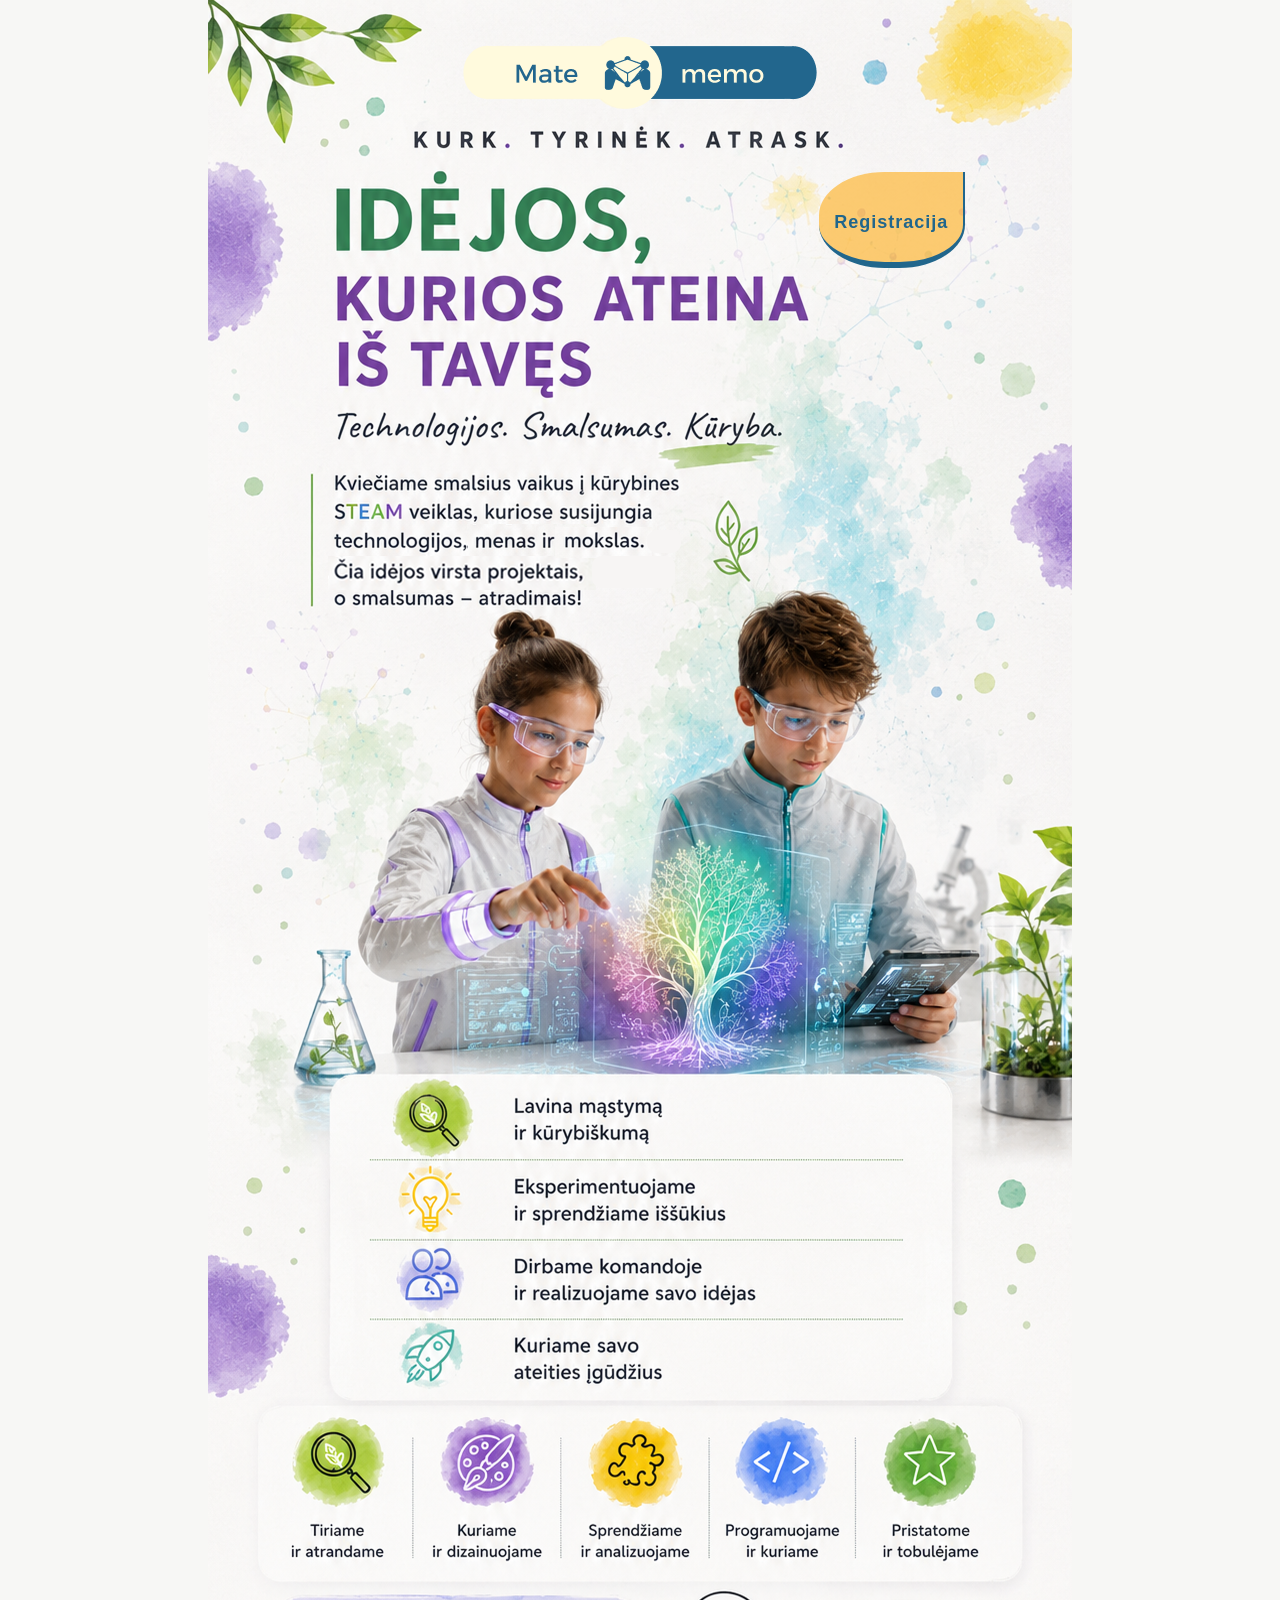
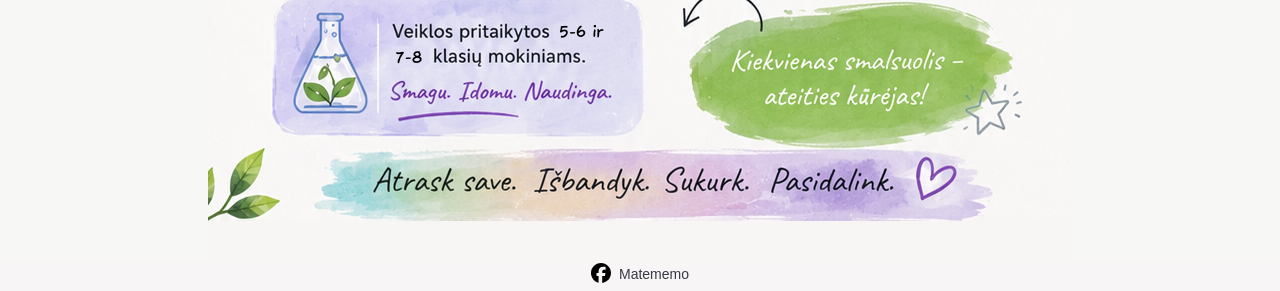
==== index.html @ f95fb8cc "init" ====
<!doctype html>
<html
  lang="en"
  data-ws-project="05970db6-4d90-49e1-b683-463512431e3f"
  data-ws-last-published="2026-05-11T20:37:38.236Z"
>
  <head>
    <link
      rel="stylesheet"
      type="text/css"
      href="/assets/static/app_generated_index-6937cd5a.DZXZnSqi.css"
    />
    <meta charset="UTF-8" />
    <meta name="viewport" content="width=device-width,initial-scale=1" />
    <link rel="icon" href="/assets/favicon-512_QmLTHyUiosXPIubehChgP.png" />
    <meta property="og:url" content="https://url/" />
    <meta property="og:title" content="Home" />
    <meta property="og:type" content="website" />
    <meta property="og:site_name" content="Matememo" />
    <title>Home</title>
    <script type="application/ld+json">
      {
        "@context": "https://schema.org",
        "@type": "WebSite",
        "name": "Matememo"
      }
    </script>
  </head>
  <body class="w-element w-element-76">
    <a href="/menu" class="w-element w-a">Registracija<br /></a>
    <div class="w-element w-element-7">
      <img
        alt=""
        width="864"
        height="1860"
        src="/assets/hero-mobile-864-1860_iKYpv-2N0uJVNUIzOVFwM.png"
        class="w-image w-image-1"
        sizes="100vw"
        srcset="
          /assets/hero-mobile-864-1860_iKYpv-2N0uJVNUIzOVFwM.png   16w,
          /assets/hero-mobile-864-1860_iKYpv-2N0uJVNUIzOVFwM.png   32w,
          /assets/hero-mobile-864-1860_iKYpv-2N0uJVNUIzOVFwM.png   48w,
          /assets/hero-mobile-864-1860_iKYpv-2N0uJVNUIzOVFwM.png   64w,
          /assets/hero-mobile-864-1860_iKYpv-2N0uJVNUIzOVFwM.png   96w,
          /assets/hero-mobile-864-1860_iKYpv-2N0uJVNUIzOVFwM.png  128w,
          /assets/hero-mobile-864-1860_iKYpv-2N0uJVNUIzOVFwM.png  256w,
          /assets/hero-mobile-864-1860_iKYpv-2N0uJVNUIzOVFwM.png  384w,
          /assets/hero-mobile-864-1860_iKYpv-2N0uJVNUIzOVFwM.png  640w,
          /assets/hero-mobile-864-1860_iKYpv-2N0uJVNUIzOVFwM.png  750w,
          /assets/hero-mobile-864-1860_iKYpv-2N0uJVNUIzOVFwM.png  828w,
          /assets/hero-mobile-864-1860_iKYpv-2N0uJVNUIzOVFwM.png 1080w,
          /assets/hero-mobile-864-1860_iKYpv-2N0uJVNUIzOVFwM.png 1200w,
          /assets/hero-mobile-864-1860_iKYpv-2N0uJVNUIzOVFwM.png 1920w
        "
        decoding="async"
        loading="lazy"
      />
    </div>
    <div class="w-element w-element-75">
      <a
        href="https://www.facebook.com/profile.php?id=61589250568674"
        target="_blank"
        class="w-element w-element-74"
        ><img
          alt=""
          width="24"
          height="24"
          src="/assets/fb-icon__BVZtiXc45_aFnfK8zkJe.svg"
          class="w-image w-image-2"
          sizes="100vw"
          srcset="
            /assets/fb-icon__BVZtiXc45_aFnfK8zkJe.svg 16w,
            /assets/fb-icon__BVZtiXc45_aFnfK8zkJe.svg 32w,
            /assets/fb-icon__BVZtiXc45_aFnfK8zkJe.svg 48w
          "
          decoding="async"
          loading="lazy"
        />
        <p class="w-element w-element-81">Matememo</p></a
      >
    </div>
    <script id="vike_pageContext" type="application/json">
      {
        "_urlRewrite": null,
        "pageId": "/pages/index",
        "routeParams": {},
        "data": {
          "url": "https://url/",
          "system": {
            "params": {},
            "search": {},
            "origin": "https://url",
            "pathname": "/"
          },
          "resources": {},
          "pageMeta": {
            "title": "Home",
            "description": "!undefined",
            "excludePageFromSearch": "!undefined",
            "language": "!undefined",
            "socialImageAssetName": "!undefined",
            "socialImageUrl": "!undefined",
            "status": "!undefined",
            "redirect": "!undefined",
            "custom": []
          }
        }
      }
    </script>
    <script id="vike_globalContext" type="application/json">
      {}
    </script>
    <script
      src="/assets/entries/entry-server-routing.DWjZf7H_.js"
      type="module"
      async
    ></script>
    <link
      rel="modulepreload"
      href="/assets/entries/pages_index.Car_KHwH.js"
      as="script"
      type="text/javascript"
    /><link
      rel="modulepreload"
      href="/assets/chunks/chunk-BR75Kv1E.js"
      as="script"
      type="text/javascript"
    />
  </body>
</html>
---- assets/static/app_generated_index-6937cd5a.DZXZnSqi.css ----
@layer presets{:root{display:grid;min-height:100%;grid-template-rows:auto;grid-template-columns:1fr;font-family:Arial,Roboto,sans-serif;font-size:16px;line-height:1.2;white-space:pre-wrap;white-space-collapse:preserve}a.w-element{box-sizing:border-box}body.w-element{box-sizing:border-box;-webkit-font-smoothing:antialiased;-moz-osx-font-smoothing:grayscale;margin:0}div.w-element,p.w-element{box-sizing:border-box}img.w-image{box-sizing:border-box;max-width:100%;display:block;height:auto}div.w-html-embed{display:contents;white-space:normal;white-space-collapse:collapse}}@media all{.w-element-1{display:flex;justify-content:center;align-items:center;background-color:#fff}.w-element-2{position:relative;text-align:center;font-weight:900;font-size:8rem;line-height:1;letter-spacing:-.05em}.w-element-3{position:absolute;top:0;right:-.125rem;bottom:0;left:.125rem;opacity:.3}.w-element-4{position:absolute;top:0;right:.125rem;bottom:0;left:-.125rem;opacity:.3}.w-element-5{position:absolute;top:50%;left:0;width:100%;background-color:#fff;height:.375rem}.w-element-6{margin-top:1.5rem;font-weight:700;font-size:1.5rem;line-height:2rem;letter-spacing:.05em}.w-built-with-webstudio{display:inline-flex;row-gap:6px;column-gap:6px;align-items:center;justify-content:center;position:fixed;z-index:1000;padding:6px 10px;right:16px;bottom:16px;color:#fbfcfd;font-family:system-ui,sans-serif;font-size:12px;font-weight:500;line-height:1;border-radius:9px;text-decoration-line:none;-webkit-background-clip:padding-box,border-box;background-clip:padding-box,border-box;background-origin:padding-box,border-box;background-image:linear-gradient(135deg,#4a4efa,#bd2fdb 66%,#ec59ce),linear-gradient(135deg,#92fddc,#7d7ffb 31.94%,#ed72fe 64.24%,#fdd791);border:1px solid transparent;white-space:nowrap}.w-logo{display:block;width:16px;height:16px;flex-shrink:0}.w-element-7{text-align:start;object-position:50% 50%;display:flex;align-items:center;justify-content:center}.w-image-1{text-align:start;z-index:0}.w-a{display:block;position:absolute;margin-top:172px;background-color:#ffad1a99;grid-template-columns:1fr 1fr;grid-template-rows:auto auto;grid-auto-columns:1fr;column-gap:16px;row-gap:16px;margin-left:64%;z-index:10;width:146px;height:96px;padding-top:40px;padding-left:0;color:#21668c;text-align:center;border-radius:45% 0% 45% 45%;text-decoration-line:none;letter-spacing:1px;font-weight:600;font-size:18px;border-top:0px solid rgb(33 102 140 / 1);border-right:2px solid rgb(33 102 140 / 1);border-bottom:6px solid rgb(33 102 140 / 1);border-left:0px solid rgb(33 102 140 / 1)}.w-div{display:block;padding:0 16px 16px;width:100%;background-color:#f0f5fa}.w-element-8{background-color:#0000;justify-self:center}.w-element-9{margin-right:20px;display:flex;column-gap:10px;row-gap:0px;width:100%;padding-top:10px;padding-left:16px;color:#f0f5fa;background-color:#f0f5fa;flex-wrap:wrap}.w-element-10,.w-element-11,.w-element-12{display:inline-block;width:auto;height:auto;border-top-width:medium;border-right-width:medium;border-top-style:none;border-right-style:none;border-left-style:none;border-bottom-style:none;color:#f7f5f5;background-color:#22668d;text-align:center;text-transform:capitalize;text-decoration-line:none;letter-spacing:1px;border-radius:39px;font-size:14px;padding:8px 16px}.w-element-13{background-color:#f0f5fa;padding-top:8px;padding-bottom:8px;padding-left:16px;width:100%;display:flex}.w-element-14{background-color:#f0f5fa;display:block;flex-wrap:nowrap}.w-element-15{text-align:start;display:block;flex-wrap:wrap;width:100%}.w-element-16{display:inline-block;width:auto;height:auto;border-top-width:medium;border-right-width:medium;border-top-style:none;border-right-style:none;border-left-style:none;border-bottom-style:none;color:#f7f5f5;background-color:#22668d;text-align:center;text-transform:capitalize;text-decoration-line:none;letter-spacing:1px;border-radius:39px;font-size:14px;padding:8px 16px;font-family:Arial,Roboto,sans-serif}.w-element-17{background-color:#f0f5fa;padding-top:10px;padding-left:10px;padding-bottom:10px;display:flex;column-gap:10px;row-gap:10px}.w-element-18{background-color:#0000;justify-self:center}.w-element-19{text-align:start;display:block;flex-wrap:wrap;width:100%}.w-element-20{margin-right:20px;display:flex;column-gap:10px;row-gap:0px;width:100%;padding-top:10px;padding-left:16px;color:#f0f5fa;background-color:#f0f5fa;flex-wrap:wrap}.w-element-21,.w-element-22,.w-element-23{display:inline-block;width:auto;height:auto;border-top-width:medium;border-right-width:medium;border-top-style:none;border-right-style:none;border-left-style:none;border-bottom-style:none;color:#f7f5f5;background-color:#22668d;text-align:center;text-transform:capitalize;text-decoration-line:none;letter-spacing:1px;border-radius:39px;font-size:14px;padding:8px 16px}.w-element-24{background-color:#f0f5fa;padding-top:8px;padding-bottom:8px;padding-left:16px;width:100%;display:flex}.w-element-25{background-color:#f0f5fa;display:block;flex-wrap:nowrap}.w-element-26{background-color:#0000;justify-self:center}.w-element-27{text-align:start;display:block;flex-wrap:wrap;width:100%}.w-element-28{margin-right:20px;display:flex;column-gap:10px;row-gap:0px;width:100%;padding-top:10px;padding-left:16px;color:#f0f5fa;background-color:#f0f5fa;flex-wrap:wrap}.w-element-29,.w-element-30,.w-element-31{display:inline-block;width:auto;height:auto;border-top-width:medium;border-right-width:medium;border-top-style:none;border-right-style:none;border-left-style:none;border-bottom-style:none;color:#f7f5f5;background-color:#22668d;text-align:center;text-transform:capitalize;text-decoration-line:none;letter-spacing:1px;border-radius:39px;font-size:14px;padding:8px 16px}.w-element-32{background-color:#f0f5fa;padding-top:8px;padding-bottom:8px;padding-left:16px;width:100%;display:flex}.w-element-33{background-color:#f0f5fa;display:block;flex-wrap:nowrap}.w-element-34{background-color:#0000;justify-self:center}.w-element-35{text-align:start;display:block;flex-wrap:wrap;width:100%}.w-element-36{margin-right:20px;display:flex;column-gap:10px;row-gap:0px;width:100%;padding-top:10px;padding-left:16px;color:#f0f5fa;background-color:#f0f5fa;flex-wrap:wrap}.w-element-37,.w-element-38,.w-element-39{display:inline-block;width:auto;height:auto;border-top-width:medium;border-right-width:medium;border-top-style:none;border-right-style:none;border-left-style:none;border-bottom-style:none;color:#f7f5f5;background-color:#22668d;text-align:center;text-transform:capitalize;text-decoration-line:none;letter-spacing:1px;border-radius:39px;font-size:14px;padding:8px 16px}.w-element-40{background-color:#f0f5fa;padding-top:8px;padding-bottom:8px;padding-left:16px;width:100%;display:flex}.w-element-41{background-color:#f0f5fa;display:block;flex-wrap:nowrap}.w-element-42{background-color:#0000;justify-self:center}.w-element-43{text-align:start;display:block;flex-wrap:wrap;width:100%}.w-element-44{margin-right:20px;display:flex;column-gap:10px;row-gap:0px;width:100%;padding-top:10px;padding-left:16px;color:#f0f5fa;background-color:#f0f5fa;flex-wrap:wrap}.w-element-45,.w-element-46,.w-element-47{display:inline-block;width:auto;height:auto;border-top-width:medium;border-right-width:medium;border-top-style:none;border-right-style:none;border-left-style:none;border-bottom-style:none;color:#f7f5f5;background-color:#22668d;text-align:center;text-transform:capitalize;text-decoration-line:none;letter-spacing:1px;border-radius:39px;font-size:14px;padding:8px 16px}.w-element-48{background-color:#f0f5fa;padding-top:8px;padding-bottom:8px;padding-left:16px;width:100%;display:flex}.w-element-49{background-color:#f0f5fa;display:block;flex-wrap:nowrap}.w-element-50{background-color:#0000;justify-self:center}.w-element-51{text-align:start;display:block;flex-wrap:wrap;width:100%}.w-element-52{margin-right:20px;display:flex;column-gap:10px;row-gap:0px;width:100%;padding-top:10px;padding-left:16px;color:#f0f5fa;background-color:#f0f5fa;flex-wrap:wrap}.w-element-53,.w-element-54,.w-element-55{display:inline-block;width:auto;height:auto;border-top-width:medium;border-right-width:medium;border-top-style:none;border-right-style:none;border-left-style:none;border-bottom-style:none;color:#f7f5f5;background-color:#22668d;text-align:center;text-transform:capitalize;text-decoration-line:none;letter-spacing:1px;border-radius:39px;font-size:14px;padding:8px 16px}.w-element-56{background-color:#f0f5fa;padding-top:8px;padding-bottom:8px;padding-left:16px;width:100%;display:flex}.w-element-57{background-color:#f0f5fa;display:block;flex-wrap:nowrap}.w-element-58{background-color:#0000;justify-self:center}.w-element-59{text-align:start;display:block;flex-wrap:wrap;width:100%}.w-element-60{margin-right:20px;display:flex;column-gap:10px;row-gap:0px;width:100%;padding-top:10px;padding-left:16px;color:#f0f5fa;background-color:#f0f5fa;flex-wrap:wrap}.w-element-61,.w-element-62,.w-element-63{display:inline-block;width:auto;height:auto;border-top-width:medium;border-right-width:medium;border-top-style:none;border-right-style:none;border-left-style:none;border-bottom-style:none;color:#f7f5f5;background-color:#22668d;text-align:center;text-transform:capitalize;text-decoration-line:none;letter-spacing:1px;border-radius:39px;font-size:14px;padding:8px 16px}.w-element-64{background-color:#f0f5fa;padding-top:8px;padding-bottom:8px;padding-left:16px;width:100%;display:flex}.w-element-65{background-color:#f0f5fa;display:block;flex-wrap:nowrap}.w-element-66{background-color:#0000;justify-self:center}.w-element-67{text-align:start;display:block;flex-wrap:wrap;width:100%}.w-element-68{margin-right:20px;display:flex;column-gap:10px;row-gap:0px;width:100%;padding-top:10px;padding-left:16px;color:#f0f5fa;background-color:#f0f5fa;flex-wrap:wrap}.w-element-69,.w-element-70,.w-element-71{display:inline-block;width:auto;height:auto;border-top-width:medium;border-right-width:medium;border-top-style:none;border-right-style:none;border-left-style:none;border-bottom-style:none;color:#f7f5f5;background-color:#22668d;text-align:center;text-transform:capitalize;text-decoration-line:none;letter-spacing:1px;border-radius:39px;font-size:14px;padding:8px 16px}.w-element-72{background-color:#f0f5fa;padding-top:8px;padding-bottom:8px;padding-left:16px;width:100%;display:flex}.w-element-73{background-color:#f0f5fa;display:block;flex-wrap:nowrap}.w-element-74{display:flex;text-decoration-line:none;border-top-color:#0000ed00;border-right-color:#0000ed00;border-bottom-color:#0000ed00;border-left-color:#0000ed00;color:#383847;padding-top:3px;column-gap:8px;row-gap:8px}.w-element-75{display:flex;column-gap:0px;row-gap:0px;justify-content:center;background-color:#f7f5f5;padding-bottom:8px}.w-element-76{background-color:#f7f7f5}.w-image-2{color:#383847;border-top-color:#383847;border-right-color:#383847;border-bottom-color:#383847;border-left-color:#383847;width:20px;height:20px}.w-html-embed-1{background-color:#f0f5fa}.w-element-77{background-color:#f0f5fa;font-family:Arial,Roboto,sans-serif}.w-element-78{width:100%;padding-top:7px;font-style:normal;color:#6e123b;font-weight:400;font-size:18px;text-align:center;padding-bottom:10px;font-family:system-ui,sans-serif;border-top-color:#ad3b70;border-right-color:#ad3b70;border-bottom-color:#ad3b70;border-left-color:#ad3b70;letter-spacing:.5px}.w-element-79{display:inline-block;text-decoration-line:none;letter-spacing:.5px;text-align:start;color:#21678b}.w-element-80{width:100%;padding-top:10px;font-style:normal;color:#2b2b2b;font-weight:400;font-size:14px;text-align:center;padding-bottom:10px;font-family:Arial,Roboto,sans-serif;border-top-color:#4f4f4f;border-right-color:#4f4f4f;border-bottom-color:#4f4f4f;border-left-color:#4f4f4f;letter-spacing:0px}.w-element-81{font-size:14px;margin-top:3px;margin-bottom:0%}}@media all and (max-width: 991px){.w-image-1{z-index:0;background-color:#0000}.w-a{z-index:1;background-color:#ffad1a99;position:absolute;margin-top:20%;padding-right:0;margin-right:0;margin-left:75%}}@media all and (max-width: 767px){.w-a{margin-left:67%;padding-top:21px;margin-top:19%;height:65px;font-weight:400;font-size:16px}}@media all and (max-width: 479px){.w-a{margin-left:59%;font-size:14px;font-weight:400;height:35px;width:121px;border-bottom-left-radius:45px;border-top-left-radius:45px;border-bottom-right-radius:45px;padding-top:9px;margin-top:19%;border-bottom-width:5px}}
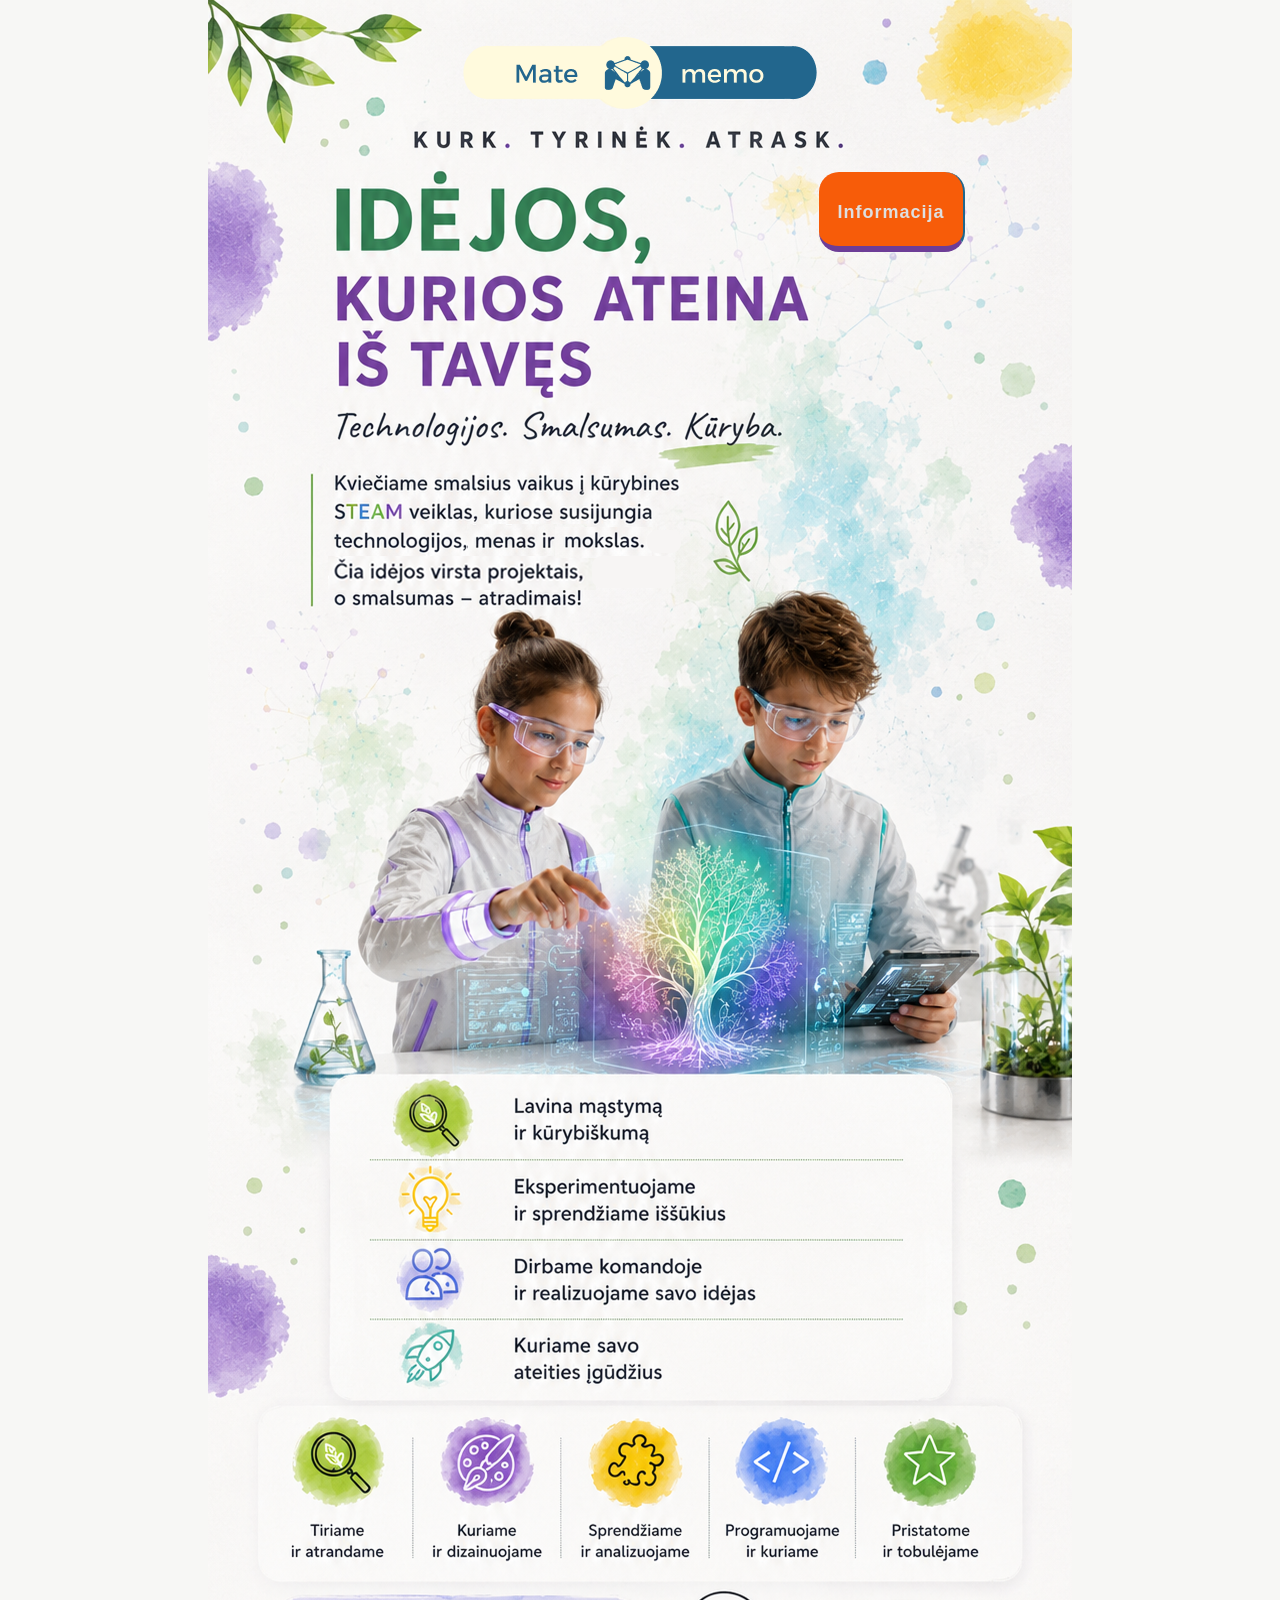
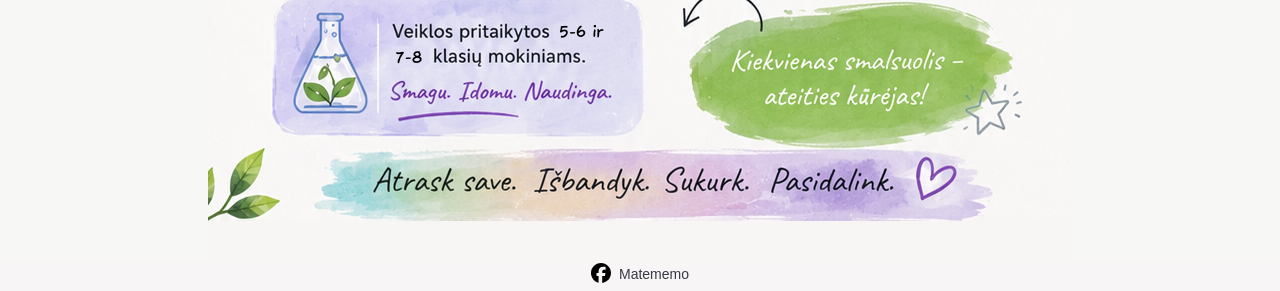
==== commit 1d7a3bc1: "btn text, btn move, info base in action form" ====
--- a/index.html
+++ b/index.html
@@ -14,10 +14,10 @@
     <meta name="viewport" content="width=device-width,initial-scale=1" />
     <link rel="icon" href="/assets/favicon-512_QmLTHyUiosXPIubehChgP.png" />
     <meta property="og:url" content="https://url/" />
-    <meta property="og:title" content="Home" />
+    <meta property="og:title" content="Matememo" />
     <meta property="og:type" content="website" />
     <meta property="og:site_name" content="Matememo" />
-    <title>Home</title>
+    <title>Matememo</title>
     <script type="application/ld+json">
       {
         "@context": "https://schema.org",
@@ -27,7 +27,7 @@
     </script>
   </head>
   <body class="w-element w-element-76">
-    <a href="/menu" class="w-element w-a">Registracija<br /></a>
+    <a href="/menu" class="w-element w-a">Informacija<br /></a>
     <div class="w-element w-element-7">
       <img
         alt=""
@@ -94,7 +94,7 @@
           },
           "resources": {},
           "pageMeta": {
-            "title": "Home",
+            "title": "Matememo",
             "description": "!undefined",
             "excludePageFromSearch": "!undefined",
             "language": "!undefined",
--- a/assets/static/app_generated_index-6937cd5a.DZXZnSqi.css
+++ b/assets/static/app_generated_index-6937cd5a.DZXZnSqi.css
@@ -1 +1,29 @@
-@layer presets{:root{display:grid;min-height:100%;grid-template-rows:auto;grid-template-columns:1fr;font-family:Arial,Roboto,sans-serif;font-size:16px;line-height:1.2;white-space:pre-wrap;white-space-collapse:preserve}a.w-element{box-sizing:border-box}body.w-element{box-sizing:border-box;-webkit-font-smoothing:antialiased;-moz-osx-font-smoothing:grayscale;margin:0}div.w-element,p.w-element{box-sizing:border-box}img.w-image{box-sizing:border-box;max-width:100%;display:block;height:auto}div.w-html-embed{display:contents;white-space:normal;white-space-collapse:collapse}}@media all{.w-element-1{display:flex;justify-content:center;align-items:center;background-color:#fff}.w-element-2{position:relative;text-align:center;font-weight:900;font-size:8rem;line-height:1;letter-spacing:-.05em}.w-element-3{position:absolute;top:0;right:-.125rem;bottom:0;left:.125rem;opacity:.3}.w-element-4{position:absolute;top:0;right:.125rem;bottom:0;left:-.125rem;opacity:.3}.w-element-5{position:absolute;top:50%;left:0;width:100%;background-color:#fff;height:.375rem}.w-element-6{margin-top:1.5rem;font-weight:700;font-size:1.5rem;line-height:2rem;letter-spacing:.05em}.w-built-with-webstudio{display:inline-flex;row-gap:6px;column-gap:6px;align-items:center;justify-content:center;position:fixed;z-index:1000;padding:6px 10px;right:16px;bottom:16px;color:#fbfcfd;font-family:system-ui,sans-serif;font-size:12px;font-weight:500;line-height:1;border-radius:9px;text-decoration-line:none;-webkit-background-clip:padding-box,border-box;background-clip:padding-box,border-box;background-origin:padding-box,border-box;background-image:linear-gradient(135deg,#4a4efa,#bd2fdb 66%,#ec59ce),linear-gradient(135deg,#92fddc,#7d7ffb 31.94%,#ed72fe 64.24%,#fdd791);border:1px solid transparent;white-space:nowrap}.w-logo{display:block;width:16px;height:16px;flex-shrink:0}.w-element-7{text-align:start;object-position:50% 50%;display:flex;align-items:center;justify-content:center}.w-image-1{text-align:start;z-index:0}.w-a{display:block;position:absolute;margin-top:172px;background-color:#ffad1a99;grid-template-columns:1fr 1fr;grid-template-rows:auto auto;grid-auto-columns:1fr;column-gap:16px;row-gap:16px;margin-left:64%;z-index:10;width:146px;height:96px;padding-top:40px;padding-left:0;color:#21668c;text-align:center;border-radius:45% 0% 45% 45%;text-decoration-line:none;letter-spacing:1px;font-weight:600;font-size:18px;border-top:0px solid rgb(33 102 140 / 1);border-right:2px solid rgb(33 102 140 / 1);border-bottom:6px solid rgb(33 102 140 / 1);border-left:0px solid rgb(33 102 140 / 1)}.w-div{display:block;padding:0 16px 16px;width:100%;background-color:#f0f5fa}.w-element-8{background-color:#0000;justify-self:center}.w-element-9{margin-right:20px;display:flex;column-gap:10px;row-gap:0px;width:100%;padding-top:10px;padding-left:16px;color:#f0f5fa;background-color:#f0f5fa;flex-wrap:wrap}.w-element-10,.w-element-11,.w-element-12{display:inline-block;width:auto;height:auto;border-top-width:medium;border-right-width:medium;border-top-style:none;border-right-style:none;border-left-style:none;border-bottom-style:none;color:#f7f5f5;background-color:#22668d;text-align:center;text-transform:capitalize;text-decoration-line:none;letter-spacing:1px;border-radius:39px;font-size:14px;padding:8px 16px}.w-element-13{background-color:#f0f5fa;padding-top:8px;padding-bottom:8px;padding-left:16px;width:100%;display:flex}.w-element-14{background-color:#f0f5fa;display:block;flex-wrap:nowrap}.w-element-15{text-align:start;display:block;flex-wrap:wrap;width:100%}.w-element-16{display:inline-block;width:auto;height:auto;border-top-width:medium;border-right-width:medium;border-top-style:none;border-right-style:none;border-left-style:none;border-bottom-style:none;color:#f7f5f5;background-color:#22668d;text-align:center;text-transform:capitalize;text-decoration-line:none;letter-spacing:1px;border-radius:39px;font-size:14px;padding:8px 16px;font-family:Arial,Roboto,sans-serif}.w-element-17{background-color:#f0f5fa;padding-top:10px;padding-left:10px;padding-bottom:10px;display:flex;column-gap:10px;row-gap:10px}.w-element-18{background-color:#0000;justify-self:center}.w-element-19{text-align:start;display:block;flex-wrap:wrap;width:100%}.w-element-20{margin-right:20px;display:flex;column-gap:10px;row-gap:0px;width:100%;padding-top:10px;padding-left:16px;color:#f0f5fa;background-color:#f0f5fa;flex-wrap:wrap}.w-element-21,.w-element-22,.w-element-23{display:inline-block;width:auto;height:auto;border-top-width:medium;border-right-width:medium;border-top-style:none;border-right-style:none;border-left-style:none;border-bottom-style:none;color:#f7f5f5;background-color:#22668d;text-align:center;text-transform:capitalize;text-decoration-line:none;letter-spacing:1px;border-radius:39px;font-size:14px;padding:8px 16px}.w-element-24{background-color:#f0f5fa;padding-top:8px;padding-bottom:8px;padding-left:16px;width:100%;display:flex}.w-element-25{background-color:#f0f5fa;display:block;flex-wrap:nowrap}.w-element-26{background-color:#0000;justify-self:center}.w-element-27{text-align:start;display:block;flex-wrap:wrap;width:100%}.w-element-28{margin-right:20px;display:flex;column-gap:10px;row-gap:0px;width:100%;padding-top:10px;padding-left:16px;color:#f0f5fa;background-color:#f0f5fa;flex-wrap:wrap}.w-element-29,.w-element-30,.w-element-31{display:inline-block;width:auto;height:auto;border-top-width:medium;border-right-width:medium;border-top-style:none;border-right-style:none;border-left-style:none;border-bottom-style:none;color:#f7f5f5;background-color:#22668d;text-align:center;text-transform:capitalize;text-decoration-line:none;letter-spacing:1px;border-radius:39px;font-size:14px;padding:8px 16px}.w-element-32{background-color:#f0f5fa;padding-top:8px;padding-bottom:8px;padding-left:16px;width:100%;display:flex}.w-element-33{background-color:#f0f5fa;display:block;flex-wrap:nowrap}.w-element-34{background-color:#0000;justify-self:center}.w-element-35{text-align:start;display:block;flex-wrap:wrap;width:100%}.w-element-36{margin-right:20px;display:flex;column-gap:10px;row-gap:0px;width:100%;padding-top:10px;padding-left:16px;color:#f0f5fa;background-color:#f0f5fa;flex-wrap:wrap}.w-element-37,.w-element-38,.w-element-39{display:inline-block;width:auto;height:auto;border-top-width:medium;border-right-width:medium;border-top-style:none;border-right-style:none;border-left-style:none;border-bottom-style:none;color:#f7f5f5;background-color:#22668d;text-align:center;text-transform:capitalize;text-decoration-line:none;letter-spacing:1px;border-radius:39px;font-size:14px;padding:8px 16px}.w-element-40{background-color:#f0f5fa;padding-top:8px;padding-bottom:8px;padding-left:16px;width:100%;display:flex}.w-element-41{background-color:#f0f5fa;display:block;flex-wrap:nowrap}.w-element-42{background-color:#0000;justify-self:center}.w-element-43{text-align:start;display:block;flex-wrap:wrap;width:100%}.w-element-44{margin-right:20px;display:flex;column-gap:10px;row-gap:0px;width:100%;padding-top:10px;padding-left:16px;color:#f0f5fa;background-color:#f0f5fa;flex-wrap:wrap}.w-element-45,.w-element-46,.w-element-47{display:inline-block;width:auto;height:auto;border-top-width:medium;border-right-width:medium;border-top-style:none;border-right-style:none;border-left-style:none;border-bottom-style:none;color:#f7f5f5;background-color:#22668d;text-align:center;text-transform:capitalize;text-decoration-line:none;letter-spacing:1px;border-radius:39px;font-size:14px;padding:8px 16px}.w-element-48{background-color:#f0f5fa;padding-top:8px;padding-bottom:8px;padding-left:16px;width:100%;display:flex}.w-element-49{background-color:#f0f5fa;display:block;flex-wrap:nowrap}.w-element-50{background-color:#0000;justify-self:center}.w-element-51{text-align:start;display:block;flex-wrap:wrap;width:100%}.w-element-52{margin-right:20px;display:flex;column-gap:10px;row-gap:0px;width:100%;padding-top:10px;padding-left:16px;color:#f0f5fa;background-color:#f0f5fa;flex-wrap:wrap}.w-element-53,.w-element-54,.w-element-55{display:inline-block;width:auto;height:auto;border-top-width:medium;border-right-width:medium;border-top-style:none;border-right-style:none;border-left-style:none;border-bottom-style:none;color:#f7f5f5;background-color:#22668d;text-align:center;text-transform:capitalize;text-decoration-line:none;letter-spacing:1px;border-radius:39px;font-size:14px;padding:8px 16px}.w-element-56{background-color:#f0f5fa;padding-top:8px;padding-bottom:8px;padding-left:16px;width:100%;display:flex}.w-element-57{background-color:#f0f5fa;display:block;flex-wrap:nowrap}.w-element-58{background-color:#0000;justify-self:center}.w-element-59{text-align:start;display:block;flex-wrap:wrap;width:100%}.w-element-60{margin-right:20px;display:flex;column-gap:10px;row-gap:0px;width:100%;padding-top:10px;padding-left:16px;color:#f0f5fa;background-color:#f0f5fa;flex-wrap:wrap}.w-element-61,.w-element-62,.w-element-63{display:inline-block;width:auto;height:auto;border-top-width:medium;border-right-width:medium;border-top-style:none;border-right-style:none;border-left-style:none;border-bottom-style:none;color:#f7f5f5;background-color:#22668d;text-align:center;text-transform:capitalize;text-decoration-line:none;letter-spacing:1px;border-radius:39px;font-size:14px;padding:8px 16px}.w-element-64{background-color:#f0f5fa;padding-top:8px;padding-bottom:8px;padding-left:16px;width:100%;display:flex}.w-element-65{background-color:#f0f5fa;display:block;flex-wrap:nowrap}.w-element-66{background-color:#0000;justify-self:center}.w-element-67{text-align:start;display:block;flex-wrap:wrap;width:100%}.w-element-68{margin-right:20px;display:flex;column-gap:10px;row-gap:0px;width:100%;padding-top:10px;padding-left:16px;color:#f0f5fa;background-color:#f0f5fa;flex-wrap:wrap}.w-element-69,.w-element-70,.w-element-71{display:inline-block;width:auto;height:auto;border-top-width:medium;border-right-width:medium;border-top-style:none;border-right-style:none;border-left-style:none;border-bottom-style:none;color:#f7f5f5;background-color:#22668d;text-align:center;text-transform:capitalize;text-decoration-line:none;letter-spacing:1px;border-radius:39px;font-size:14px;padding:8px 16px}.w-element-72{background-color:#f0f5fa;padding-top:8px;padding-bottom:8px;padding-left:16px;width:100%;display:flex}.w-element-73{background-color:#f0f5fa;display:block;flex-wrap:nowrap}.w-element-74{display:flex;text-decoration-line:none;border-top-color:#0000ed00;border-right-color:#0000ed00;border-bottom-color:#0000ed00;border-left-color:#0000ed00;color:#383847;padding-top:3px;column-gap:8px;row-gap:8px}.w-element-75{display:flex;column-gap:0px;row-gap:0px;justify-content:center;background-color:#f7f5f5;padding-bottom:8px}.w-element-76{background-color:#f7f7f5}.w-image-2{color:#383847;border-top-color:#383847;border-right-color:#383847;border-bottom-color:#383847;border-left-color:#383847;width:20px;height:20px}.w-html-embed-1{background-color:#f0f5fa}.w-element-77{background-color:#f0f5fa;font-family:Arial,Roboto,sans-serif}.w-element-78{width:100%;padding-top:7px;font-style:normal;color:#6e123b;font-weight:400;font-size:18px;text-align:center;padding-bottom:10px;font-family:system-ui,sans-serif;border-top-color:#ad3b70;border-right-color:#ad3b70;border-bottom-color:#ad3b70;border-left-color:#ad3b70;letter-spacing:.5px}.w-element-79{display:inline-block;text-decoration-line:none;letter-spacing:.5px;text-align:start;color:#21678b}.w-element-80{width:100%;padding-top:10px;font-style:normal;color:#2b2b2b;font-weight:400;font-size:14px;text-align:center;padding-bottom:10px;font-family:Arial,Roboto,sans-serif;border-top-color:#4f4f4f;border-right-color:#4f4f4f;border-bottom-color:#4f4f4f;border-left-color:#4f4f4f;letter-spacing:0px}.w-element-81{font-size:14px;margin-top:3px;margin-bottom:0%}}@media all and (max-width: 991px){.w-image-1{z-index:0;background-color:#0000}.w-a{z-index:1;background-color:#ffad1a99;position:absolute;margin-top:20%;padding-right:0;margin-right:0;margin-left:75%}}@media all and (max-width: 767px){.w-a{margin-left:67%;padding-top:21px;margin-top:19%;height:65px;font-weight:400;font-size:16px}}@media all and (max-width: 479px){.w-a{margin-left:59%;font-size:14px;font-weight:400;height:35px;width:121px;border-bottom-left-radius:45px;border-top-left-radius:45px;border-bottom-right-radius:45px;padding-top:9px;margin-top:19%;border-bottom-width:5px}}
+@layer presets{:root{display:grid;min-height:100%;grid-template-rows:auto;grid-template-columns:1fr;font-family:Arial,Roboto,sans-serif;font-size:16px;line-height:1.2;white-space:pre-wrap;white-space-collapse:preserve}a.w-element{box-sizing:border-box}body.w-element{box-sizing:border-box;-webkit-font-smoothing:antialiased;-moz-osx-font-smoothing:grayscale;margin:0}div.w-element,p.w-element{box-sizing:border-box}img.w-image{box-sizing:border-box;max-width:100%;display:block;height:auto}div.w-html-embed{display:contents;white-space:normal;white-space-collapse:collapse}}@media all{.w-element-1{display:flex;justify-content:center;align-items:center;background-color:#fff}.w-element-2{position:relative;text-align:center;font-weight:900;font-size:8rem;line-height:1;letter-spacing:-.05em}.w-element-3{position:absolute;top:0;right:-.125rem;bottom:0;left:.125rem;opacity:.3}.w-element-4{position:absolute;top:0;right:.125rem;bottom:0;left:-.125rem;opacity:.3}.w-element-5{position:absolute;top:50%;left:0;width:100%;background-color:#fff;height:.375rem}.w-element-6{margin-top:1.5rem;font-weight:700;font-size:1.5rem;line-height:2rem;letter-spacing:.05em}.w-built-with-webstudio{display:inline-flex;row-gap:6px;column-gap:6px;align-items:center;justify-content:center;position:fixed;z-index:1000;padding:6px 10px;right:16px;bottom:16px;color:#fbfcfd;font-family:system-ui,sans-serif;font-size:12px;font-weight:500;line-height:1;border-radius:9px;text-decoration-line:none;-webkit-background-clip:padding-box,border-box;background-clip:padding-box,border-box;background-origin:padding-box,border-box;background-image:linear-gradient(135deg,#4a4efa,#bd2fdb 66%,#ec59ce),linear-gradient(135deg,#92fddc,#7d7ffb 31.94%,#ed72fe 64.24%,#fdd791);border:1px solid transparent;white-space:nowrap}.w-logo{display:block;width:16px;height:16px;flex-shrink:0}.w-element-7{text-align:start;object-position:50% 50%;display:flex;align-items:center;justify-content:center}.w-image-1{text-align:start;z-index:0}.w-a{display:block;position:absolute;margin-top:172px;background-color:#f75c09;grid-template-columns:1fr 1fr;grid-template-rows:auto auto;grid-auto-columns:1fr;column-gap:16px;row-gap:16px;margin-left:64%;z-index:10;width:146px;height:80px;padding-top:30px;padding-left:0;color:#dedfe0;text-align:center;border-radius:20px;text-decoration-line:none;letter-spacing:1px;font-weight:600;font-size:18px;border-top:0px solid rgb(33 102 140 / 1);border-right:2px solid rgb(33 102 140 / 1);border-bottom:6px solid #6d3d97;border-left:0px solid #6d3d97;animation: wobble 2.5s ease-in-out infinite;transform-origin:center;will-change:transform;}.w-div{display:block;padding:0 16px 16px;width:100%;background-color:#f0f5fa}.w-element-8{background-color:#0000;justify-self:center}.w-element-9{margin-right:20px;display:flex;column-gap:10px;row-gap:0px;width:100%;padding-top:10px;padding-left:16px;color:#f0f5fa;background-color:#f0f5fa;flex-wrap:wrap}.w-element-10,.w-element-11,.w-element-12{display:inline-block;width:auto;height:auto;border-top-width:medium;border-right-width:medium;border-top-style:none;border-right-style:none;border-left-style:none;border-bottom-style:none;color:#f7f5f5;background-color:#22668d;text-align:center;text-transform:capitalize;text-decoration-line:none;letter-spacing:1px;border-radius:39px;font-size:14px;padding:8px 16px}.w-element-13{background-color:#f0f5fa;padding-top:8px;padding-bottom:8px;padding-left:16px;width:100%;display:flex}.w-element-14{background-color:#f0f5fa;display:block;flex-wrap:nowrap}.w-element-15{text-align:start;display:block;flex-wrap:wrap;width:100%}.w-element-16{display:inline-block;width:auto;height:auto;border-top-width:medium;border-right-width:medium;border-top-style:none;border-right-style:none;border-left-style:none;border-bottom-style:none;color:#f7f5f5;background-color:#22668d;text-align:center;text-transform:capitalize;text-decoration-line:none;letter-spacing:1px;border-radius:39px;font-size:14px;padding:8px 16px;font-family:Arial,Roboto,sans-serif}.w-element-17{background-color:#f0f5fa;padding-top:10px;padding-left:10px;padding-bottom:10px;display:flex;column-gap:10px;row-gap:10px}.w-element-18{background-color:#0000;justify-self:center}.w-element-19{text-align:start;display:block;flex-wrap:wrap;width:100%}.w-element-20{margin-right:20px;display:flex;column-gap:10px;row-gap:0px;width:100%;padding-top:10px;padding-left:16px;color:#f0f5fa;background-color:#f0f5fa;flex-wrap:wrap}.w-element-21,.w-element-22,.w-element-23{display:inline-block;width:auto;height:auto;border-top-width:medium;border-right-width:medium;border-top-style:none;border-right-style:none;border-left-style:none;border-bottom-style:none;color:#f7f5f5;background-color:#22668d;text-align:center;text-transform:capitalize;text-decoration-line:none;letter-spacing:1px;border-radius:39px;font-size:14px;padding:8px 16px}.w-element-24{background-color:#f0f5fa;padding-top:8px;padding-bottom:8px;padding-left:16px;width:100%;display:flex}.w-element-25{background-color:#f0f5fa;display:block;flex-wrap:nowrap}.w-element-26{background-color:#0000;justify-self:center}.w-element-27{text-align:start;display:block;flex-wrap:wrap;width:100%}.w-element-28{margin-right:20px;display:flex;column-gap:10px;row-gap:0px;width:100%;padding-top:10px;padding-left:16px;color:#f0f5fa;background-color:#f0f5fa;flex-wrap:wrap}.w-element-29,.w-element-30,.w-element-31{display:inline-block;width:auto;height:auto;border-top-width:medium;border-right-width:medium;border-top-style:none;border-right-style:none;border-left-style:none;border-bottom-style:none;color:#f7f5f5;background-color:#22668d;text-align:center;text-transform:capitalize;text-decoration-line:none;letter-spacing:1px;border-radius:39px;font-size:14px;padding:8px 16px}.w-element-32{background-color:#f0f5fa;padding-top:8px;padding-bottom:8px;padding-left:16px;width:100%;display:flex}.w-element-33{background-color:#f0f5fa;display:block;flex-wrap:nowrap}.w-element-34{background-color:#0000;justify-self:center}.w-element-35{text-align:start;display:block;flex-wrap:wrap;width:100%}.w-element-36{margin-right:20px;display:flex;column-gap:10px;row-gap:0px;width:100%;padding-top:10px;padding-left:16px;color:#f0f5fa;background-color:#f0f5fa;flex-wrap:wrap}.w-element-37,.w-element-38,.w-element-39{display:inline-block;width:auto;height:auto;border-top-width:medium;border-right-width:medium;border-top-style:none;border-right-style:none;border-left-style:none;border-bottom-style:none;color:#f7f5f5;background-color:#22668d;text-align:center;text-transform:capitalize;text-decoration-line:none;letter-spacing:1px;border-radius:39px;font-size:14px;padding:8px 16px}.w-element-40{background-color:#f0f5fa;padding-top:8px;padding-bottom:8px;padding-left:16px;width:100%;display:flex}.w-element-41{background-color:#f0f5fa;display:block;flex-wrap:nowrap}.w-element-42{background-color:#0000;justify-self:center}.w-element-43{text-align:start;display:block;flex-wrap:wrap;width:100%}.w-element-44{margin-right:20px;display:flex;column-gap:10px;row-gap:0px;width:100%;padding-top:10px;padding-left:16px;color:#f0f5fa;background-color:#f0f5fa;flex-wrap:wrap}.w-element-45,.w-element-46,.w-element-47{display:inline-block;width:auto;height:auto;border-top-width:medium;border-right-width:medium;border-top-style:none;border-right-style:none;border-left-style:none;border-bottom-style:none;color:#f7f5f5;background-color:#22668d;text-align:center;text-transform:capitalize;text-decoration-line:none;letter-spacing:1px;border-radius:39px;font-size:14px;padding:8px 16px}.w-element-48{background-color:#f0f5fa;padding-top:8px;padding-bottom:8px;padding-left:16px;width:100%;display:flex}.w-element-49{background-color:#f0f5fa;display:block;flex-wrap:nowrap}.w-element-50{background-color:#0000;justify-self:center}.w-element-51{text-align:start;display:block;flex-wrap:wrap;width:100%}.w-element-52{margin-right:20px;display:flex;column-gap:10px;row-gap:0px;width:100%;padding-top:10px;padding-left:16px;color:#f0f5fa;background-color:#f0f5fa;flex-wrap:wrap}.w-element-53,.w-element-54,.w-element-55{display:inline-block;width:auto;height:auto;border-top-width:medium;border-right-width:medium;border-top-style:none;border-right-style:none;border-left-style:none;border-bottom-style:none;color:#f7f5f5;background-color:#22668d;text-align:center;text-transform:capitalize;text-decoration-line:none;letter-spacing:1px;border-radius:39px;font-size:14px;padding:8px 16px}.w-element-56{background-color:#f0f5fa;padding-top:8px;padding-bottom:8px;padding-left:16px;width:100%;display:flex}.w-element-57{background-color:#f0f5fa;display:block;flex-wrap:nowrap}.w-element-58{background-color:#0000;justify-self:center}.w-element-59{text-align:start;display:block;flex-wrap:wrap;width:100%}.w-element-60{margin-right:20px;display:flex;column-gap:10px;row-gap:0px;width:100%;padding-top:10px;padding-left:16px;color:#f0f5fa;background-color:#f0f5fa;flex-wrap:wrap}.w-element-61,.w-element-62,.w-element-63{display:inline-block;width:auto;height:auto;border-top-width:medium;border-right-width:medium;border-top-style:none;border-right-style:none;border-left-style:none;border-bottom-style:none;color:#f7f5f5;background-color:#22668d;text-align:center;text-transform:capitalize;text-decoration-line:none;letter-spacing:1px;border-radius:39px;font-size:14px;padding:8px 16px}.w-element-64{background-color:#f0f5fa;padding-top:8px;padding-bottom:8px;padding-left:16px;width:100%;display:flex}.w-element-65{background-color:#f0f5fa;display:block;flex-wrap:nowrap}.w-element-66{background-color:#0000;justify-self:center}.w-element-67{text-align:start;display:block;flex-wrap:wrap;width:100%}.w-element-68{margin-right:20px;display:flex;column-gap:10px;row-gap:0px;width:100%;padding-top:10px;padding-left:16px;color:#f0f5fa;background-color:#f0f5fa;flex-wrap:wrap}.w-element-69,.w-element-70,.w-element-71{display:inline-block;width:auto;height:auto;border-top-width:medium;border-right-width:medium;border-top-style:none;border-right-style:none;border-left-style:none;border-bottom-style:none;color:#f7f5f5;background-color:#22668d;text-align:center;text-transform:capitalize;text-decoration-line:none;letter-spacing:1px;border-radius:39px;font-size:14px;padding:8px 16px}.w-element-72{background-color:#f0f5fa;padding-top:8px;padding-bottom:8px;padding-left:16px;width:100%;display:flex}.w-element-73{background-color:#f0f5fa;display:block;flex-wrap:nowrap}.w-element-74{display:flex;text-decoration-line:none;border-top-color:#0000ed00;border-right-color:#0000ed00;border-bottom-color:#0000ed00;border-left-color:#0000ed00;color:#383847;padding-top:3px;column-gap:8px;row-gap:8px}.w-element-75{display:flex;column-gap:0px;row-gap:0px;justify-content:center;background-color:#f7f5f5;padding-bottom:8px}.w-element-76{background-color:#f7f7f5}.w-image-2{color:#383847;border-top-color:#383847;border-right-color:#383847;border-bottom-color:#383847;border-left-color:#383847;width:20px;height:20px}.w-html-embed-1{background-color:#f0f5fa}.w-element-77{background-color:#f0f5fa;font-family:Arial,Roboto,sans-serif}.w-element-78{width:100%;padding-top:7px;font-style:normal;color:#6e123b;font-weight:400;font-size:18px;text-align:center;padding-bottom:10px;font-family:system-ui,sans-serif;border-top-color:#ad3b70;border-right-color:#ad3b70;border-bottom-color:#ad3b70;border-left-color:#ad3b70;letter-spacing:.5px}.w-element-79{display:inline-block;text-decoration-line:none;letter-spacing:.5px;text-align:start;color:#21678b}.w-element-80{width:100%;padding-top:10px;font-style:normal;color:#2b2b2b;font-weight:400;font-size:14px;text-align:center;padding-bottom:10px;font-family:Arial,Roboto,sans-serif;border-top-color:#4f4f4f;border-right-color:#4f4f4f;border-bottom-color:#4f4f4f;border-left-color:#4f4f4f;letter-spacing:0px}.w-element-81{font-size:14px;margin-top:3px;margin-bottom:0%}}@keyframes wobble {
+  0% {
+      transform: translateX(0) rotate(0deg);
+    }
+  
+    15% {
+      transform: translateX(-8px) rotate(-8deg);
+    }
+  
+    30% {
+      transform: translateX(7px) rotate(7deg);
+    }
+  
+    45% {
+      transform: translateX(-6px) rotate(-6deg);
+    }
+  
+    60% {
+      transform: translateX(5px) rotate(5deg);
+    }
+  
+    75% {
+      transform: translateX(-3px) rotate(-3deg);
+    }
+  
+    100% {
+      transform: translateX(0) rotate(0deg);
+    }
+}@media all and (max-width: 991px){.w-image-1{z-index:0;background-color:#0000}.w-a{z-index:1;background-color:#f75c09;position:absolute;margin-top:20%;padding-right:0;margin-right:0;margin-left:75%}}@media all and (max-width: 767px){.w-a{margin-left:67%;padding-top:21px;margin-top:19%;height:65px;font-weight:400;font-size:16px}}@media all and (max-width: 479px){.w-a{margin-left:59%;font-size:14px;font-weight:400;height:35px;width:121px;border-radius:10px;padding-top:9px;margin-top:19%;border-bottom-width:5px}}
